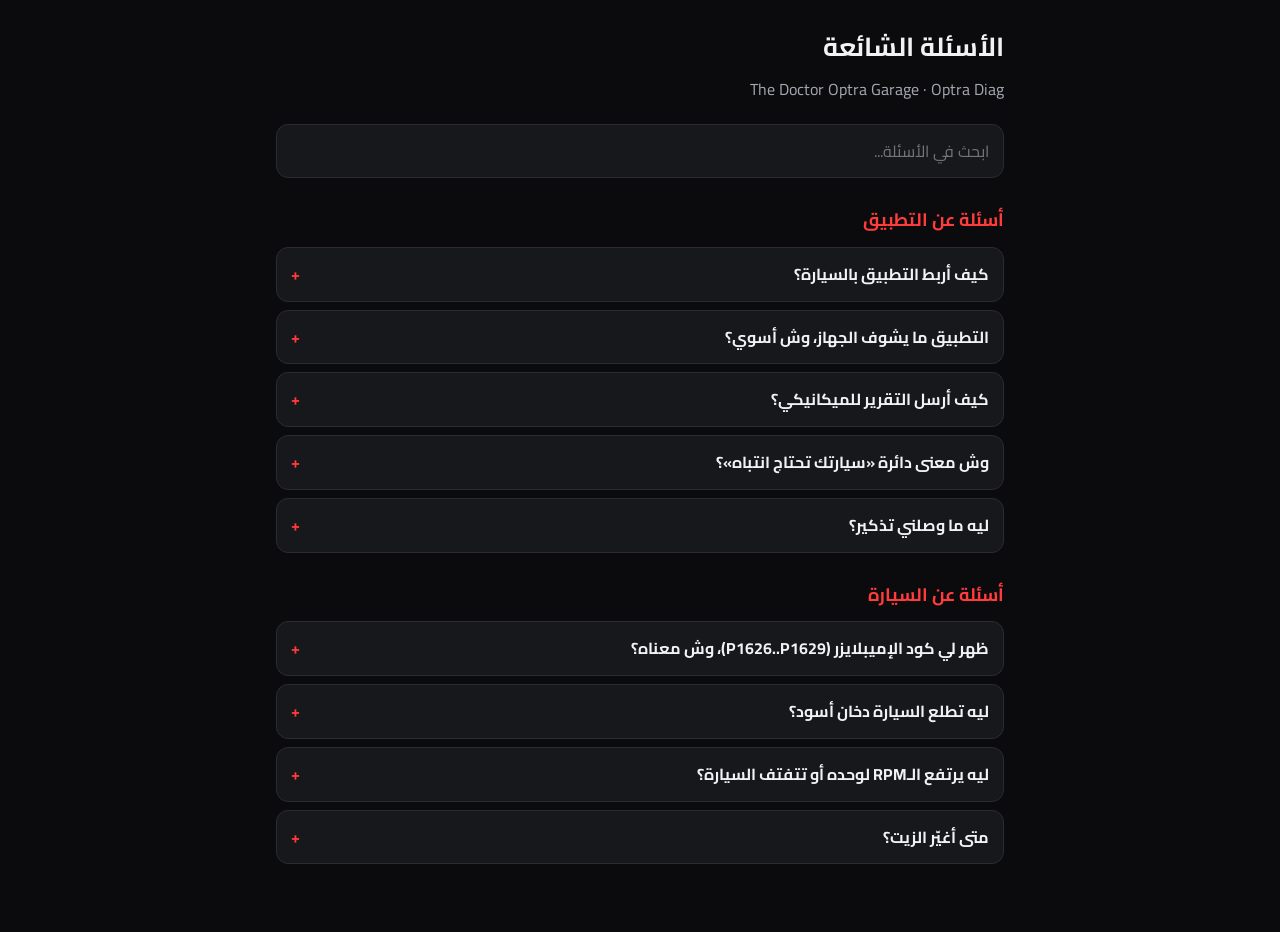
==== faq.html @ 9f7232d1 "Add files via upload" ====
<!doctype html>
<html lang="ar" dir="rtl">
<head>
<meta charset="utf-8">
<meta name="viewport" content="width=device-width, initial-scale=1">
<title>الأسئلة الشائعة - Optra Diag</title>
<link rel="icon" href="img/app_icon.png">
<link href="https://fonts.googleapis.com/css2?family=Cairo:wght@400;700&display=swap" rel="stylesheet">
<style>
:root{--bg:#0b0b0d;--card:#17181c;--line:#2a2c32;--text:#f2f2f4;--mute:#a4a7b0;--red:#ff3b3b}
*{box-sizing:border-box;margin:0}
body{background:var(--bg);color:var(--text);font:16px/1.8 "Cairo",system-ui,Tahoma,Arial,sans-serif}
.wrap{max-width:760px;margin:0 auto;padding:24px 16px 60px}
h1{font-size:26px;margin-bottom:4px}
.sub{color:var(--mute);margin-bottom:20px}
h2{font-size:18px;color:var(--red);margin:26px 0 10px}
#q{width:100%;padding:12px 14px;border-radius:12px;border:1px solid var(--line);background:var(--card);color:var(--text);font:inherit}
details{background:var(--card);border:1px solid var(--line);border-radius:12px;margin-bottom:8px;padding:0 14px}
summary{cursor:pointer;padding:12px 0;font-weight:700;list-style:none}
summary::-webkit-details-marker{display:none}
summary::after{content:"+";float:left;color:var(--red)}
details[open] summary::after{content:"–"}
details p{color:var(--mute);padding:0 0 14px}
.none{color:var(--mute);display:none;margin-top:14px}
a{color:var(--red)}
</style>
</head>
<body>
<div class="wrap">
<h1>الأسئلة الشائعة</h1>
<p class="sub">The Doctor Optra Garage · Optra Diag</p>
<input id="q" type="search" placeholder="ابحث في الأسئلة...">
<div id="list"></div>
<p class="none" id="none">ما لقينا سؤال بهذا الكلام. تواصل معنا واتساب 0578087254</p>
</div>
<script>
fetch('faq.json?'+Date.now()).then(r=>r.json()).then(d=>{
  const list=document.getElementById('list');
  d.sections.forEach(s=>{
    const sec=document.createElement('section');
    const h=document.createElement('h2');h.textContent=s.title;sec.appendChild(h);
    s.items.forEach(i=>{
      const det=document.createElement('details');
      const sm=document.createElement('summary');sm.textContent=i.q;
      const p=document.createElement('p');p.textContent=i.a;
      det.append(sm,p);sec.appendChild(det);
    });
    list.appendChild(sec);
  });
}).catch(()=>{document.getElementById('list').textContent='تعذر تحميل الأسئلة.'});
document.getElementById('q').addEventListener('input',e=>{
  const t=e.target.value.trim().toLowerCase();let any=false;
  document.querySelectorAll('details').forEach(d=>{
    const m=!t||d.textContent.toLowerCase().includes(t);
    d.style.display=m?'':'none';if(m)any=true;
  });
  document.querySelectorAll('section').forEach(s=>{
    s.style.display=[...s.querySelectorAll('details')].some(d=>d.style.display!=='none')?'':'none';
  });
  document.getElementById('none').style.display=any?'none':'block';
});
</script>
</body>
</html>
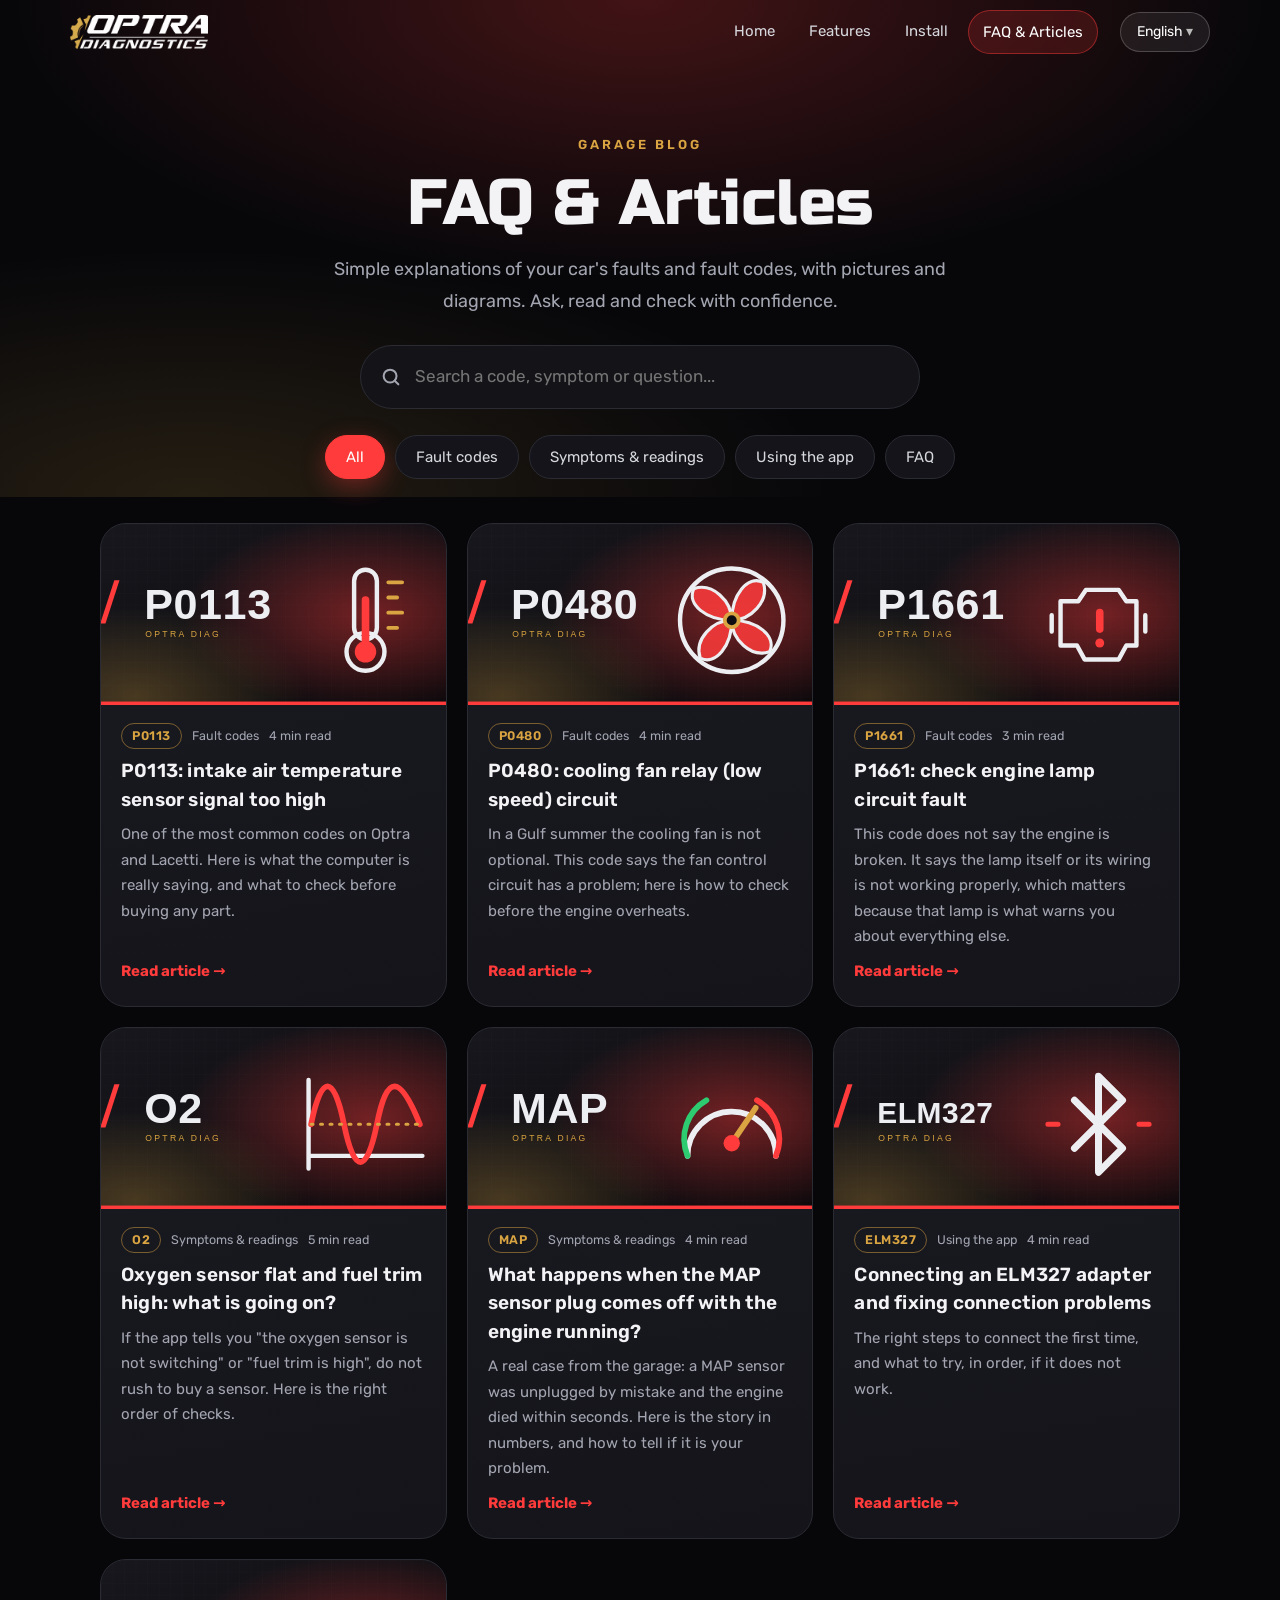
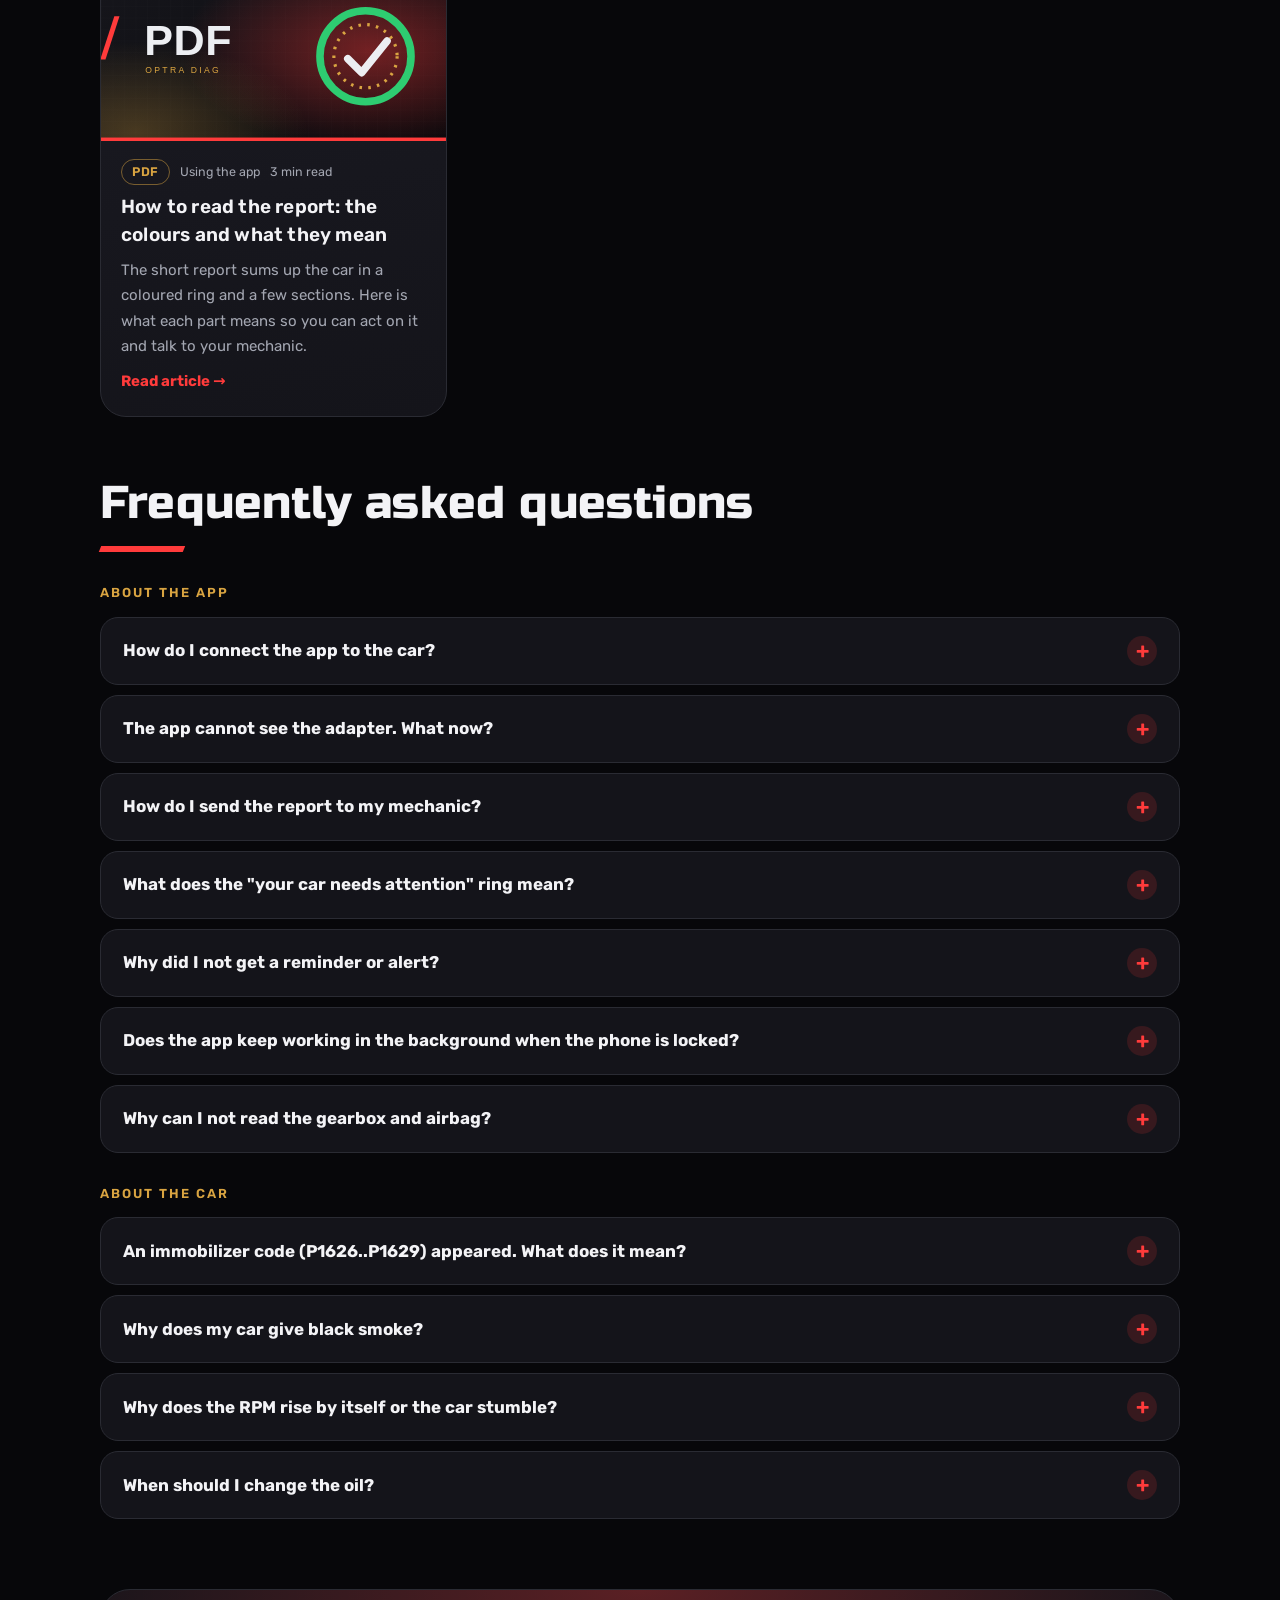
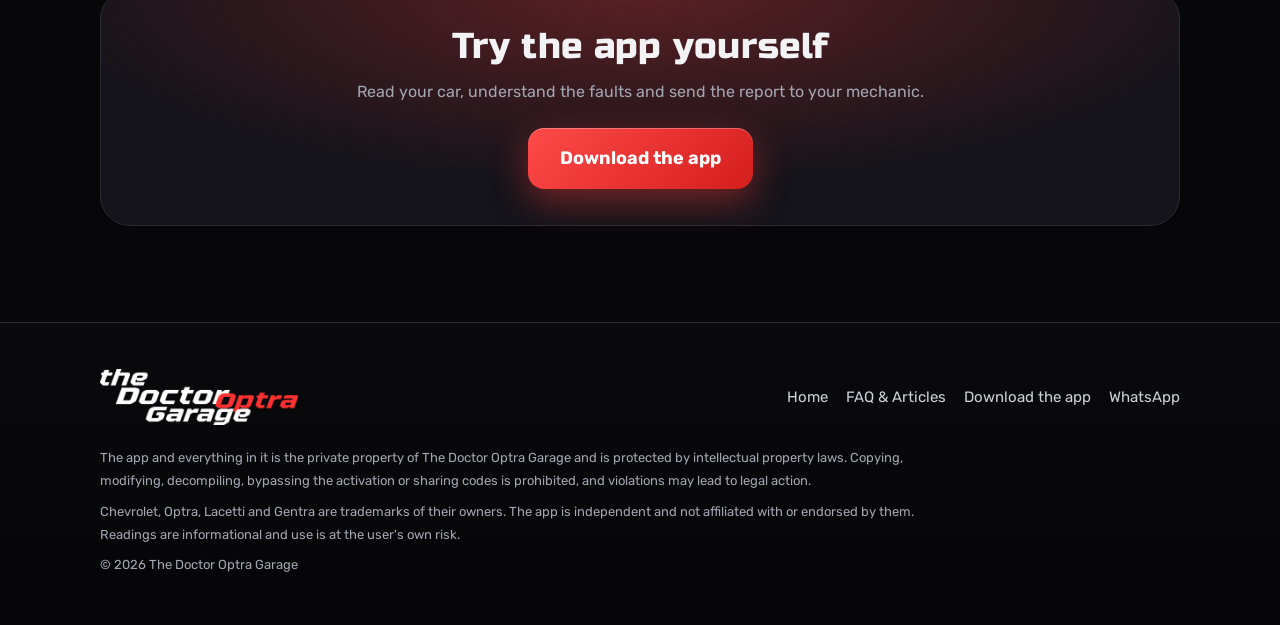
==== commit 2c7b7573: "Add files via upload" ====
--- a/faq.html
+++ b/faq.html
@@ -3,62 +3,64 @@
 <head>
 <meta charset="utf-8">
 <meta name="viewport" content="width=device-width, initial-scale=1">
-<title>الأسئلة الشائعة - Optra Diag</title>
+<title>FAQ - Optra Diag</title>
+<meta name="theme-color" content="#07070a">
 <link rel="icon" href="img/app_icon.png">
-<link href="https://fonts.googleapis.com/css2?family=Cairo:wght@400;700&display=swap" rel="stylesheet">
-<style>
-:root{--bg:#0b0b0d;--card:#17181c;--line:#2a2c32;--text:#f2f2f4;--mute:#a4a7b0;--red:#ff3b3b}
-*{box-sizing:border-box;margin:0}
-body{background:var(--bg);color:var(--text);font:16px/1.8 "Cairo",system-ui,Tahoma,Arial,sans-serif}
-.wrap{max-width:760px;margin:0 auto;padding:24px 16px 60px}
-h1{font-size:26px;margin-bottom:4px}
-.sub{color:var(--mute);margin-bottom:20px}
-h2{font-size:18px;color:var(--red);margin:26px 0 10px}
-#q{width:100%;padding:12px 14px;border-radius:12px;border:1px solid var(--line);background:var(--card);color:var(--text);font:inherit}
-details{background:var(--card);border:1px solid var(--line);border-radius:12px;margin-bottom:8px;padding:0 14px}
-summary{cursor:pointer;padding:12px 0;font-weight:700;list-style:none}
-summary::-webkit-details-marker{display:none}
-summary::after{content:"+";float:left;color:var(--red)}
-details[open] summary::after{content:"–"}
-details p{color:var(--mute);padding:0 0 14px}
-.none{color:var(--mute);display:none;margin-top:14px}
-a{color:var(--red)}
-</style>
+<link rel="stylesheet" href="site.css"><link rel="stylesheet" href="blog.css">
 </head>
 <body>
-<div class="wrap">
-<h1>الأسئلة الشائعة</h1>
-<p class="sub">The Doctor Optra Garage · Optra Diag</p>
-<input id="q" type="search" placeholder="ابحث في الأسئلة...">
-<div id="list"></div>
-<p class="none" id="none">ما لقينا سؤال بهذا الكلام. تواصل معنا واتساب 0578087254</p>
-</div>
+<header class="nav" id="nav"></header>
+<section class="bh"><div class="wrap">
+  <span class="kick" id="kick"></span>
+  <h1 id="ttl"></h1>
+  <p id="sub"></p>
+  <div class="search"><svg viewBox="0 0 24 24"><circle cx="11" cy="11" r="7"/><path d="m20 20-4-4"/></svg><input id="q" type="search" autocomplete="off"></div>
+  <div class="chips" id="chips"></div>
+</div></section>
+<main class="wrap">
+  <div class="ag" id="ag"></div>
+  <div class="faqs" id="faqs"></div>
+  <p class="empty" id="empty"></p>
+  <div class="cta-band rv"><h2 id="cta_h"></h2><p id="cta_p"></p><a class="btn" id="cta_b" href="index.html#install"></a></div>
+</main>
+<footer id="foot"></footer>
+<script src="site.js"></script>
 <script>
-fetch('faq.json?'+Date.now()).then(r=>r.json()).then(d=>{
-  const list=document.getElementById('list');
-  d.sections.forEach(s=>{
-    const sec=document.createElement('section');
-    const h=document.createElement('h2');h.textContent=s.title;sec.appendChild(h);
-    s.items.forEach(i=>{
-      const det=document.createElement('details');
-      const sm=document.createElement('summary');sm.textContent=i.q;
-      const p=document.createElement('p');p.textContent=i.a;
-      det.append(sm,p);sec.appendChild(det);
-    });
-    list.appendChild(sec);
-  });
-}).catch(()=>{document.getElementById('list').textContent='تعذر تحميل الأسئلة.'});
-document.getElementById('q').addEventListener('input',e=>{
-  const t=e.target.value.trim().toLowerCase();let any=false;
-  document.querySelectorAll('details').forEach(d=>{
-    const m=!t||d.textContent.toLowerCase().includes(t);
-    d.style.display=m?'':'none';if(m)any=true;
-  });
-  document.querySelectorAll('section').forEach(s=>{
-    s.style.display=[...s.querySelectorAll('details')].some(d=>d.style.display!=='none')?'':'none';
-  });
-  document.getElementById('none').style.display=any?'none':'block';
-});
+var UI={
+ar:{k:"مدونة الورشة",t:"الأسئلة والمقالات",s:"شرح مبسّط لأعطال سيارتك وأكواد الفحص، مع صور ورسوم. اسأل، اقرأ، وافحص بثقة.",ph:"ابحث عن كود أو عرض أو سؤال...",all:"الكل",faq:"أسئلة شائعة",read:"دقيقة قراءة",more:"اقرأ المقال",none:"ما لقينا نتيجة. تواصل معنا واتساب 0578087254",ch:"جرّب التطبيق بنفسك",cp:"اقرأ سيارتك، افهم الأعطال، وأرسل التقرير لميكانيكيك.",cb:"تحميل التطبيق",faqh:"الأسئلة الشائعة"},
+en:{k:"Garage blog",t:"FAQ & Articles",s:"Simple explanations of your car's faults and fault codes, with pictures and diagrams. Ask, read and check with confidence.",ph:"Search a code, symptom or question...",all:"All",faq:"FAQ",read:"min read",more:"Read article",none:"Nothing found. Contact us on WhatsApp 0578087254",ch:"Try the app yourself",cp:"Read your car, understand the faults and send the report to your mechanic.",cb:"Download the app",faqh:"Frequently asked questions"},
+ru:{k:"Блог мастерской",t:"Вопросы и статьи",s:"Простые объяснения неисправностей и кодов с картинками и схемами. Спрашивайте, читайте и проверяйте с уверенностью.",ph:"Поиск кода, симптома или вопроса...",all:"Все",faq:"Вопросы",read:"мин чтения",more:"Читать статью",none:"Ничего не найдено. Напишите нам в WhatsApp 0578087254",ch:"Попробуйте приложение",cp:"Прочитайте машину, поймите неисправности и отправьте отчёт механику.",cb:"Скачать приложение",faqh:"Частые вопросы"},
+uz:{k:"Ustaxona blogi",t:"Savollar va maqolalar",s:"Mashina nosozliklari va xato kodlarining oddiy tushuntirishi, rasm va chizmalar bilan. Soʻrang, oʻqing va ishonch bilan tekshiring.",ph:"Kod, belgi yoki savol qidiring...",all:"Hammasi",faq:"Savollar",read:"daqiqa oʻqish",more:"Maqolani oʻqish",none:"Hech narsa topilmadi. WhatsApp 0578087254 orqali yozing",ch:"Ilovani oʻzingiz sinab koʻring",cp:"Mashinani oʻqing, nosozliklarni tushuning va hisobotni mexanikka yuboring.",cb:"Ilovani yuklab olish",faqh:"Tez-tez beriladigan savollar"}};
+var D=null, cat="all", term="";
+function esc(s){return String(s).replace(/[&<>"]/g,function(c){return{"&":"&amp;","<":"&lt;",">":"&gt;",'"':"&quot;"}[c]})}
+function norm(s){return String(s).toLowerCase()}
+function draw(){
+  var l=SITE.lang,u=UI[l]; if(!D)return;
+  var a=D.a.articles;
+  document.title=u.t+" - Optra Diag";
+  document.getElementById("kick").textContent=u.k;document.getElementById("ttl").textContent=u.t;document.getElementById("sub").textContent=u.s;
+  document.getElementById("q").placeholder=u.ph;
+  document.getElementById("cta_h").textContent=u.ch;document.getElementById("cta_p").textContent=u.cp;document.getElementById("cta_b").textContent=u.cb;
+  var cats=[["all",u.all]],seen={};
+  a.forEach(function(x){if(!seen[x.cat]){seen[x.cat]=1;cats.push([x.cat,D.a.cats[x.cat][l]])}});
+  cats.push(["faq",u.faq]);
+  document.getElementById("chips").innerHTML=cats.map(function(c){return '<button data-c="'+c[0]+'" class="'+(c[0]===cat?"on":"")+'">'+esc(c[1])+'</button>'}).join("");
+  document.querySelectorAll("#chips button").forEach(function(b){b.onclick=function(){cat=b.getAttribute("data-c");draw()}});
+  var t=norm(term),shown=0;
+  var arts=(cat==="faq")?[]:a.filter(function(x){return(cat==="all"||x.cat===cat)&&(!t||norm(x.t[l]+" "+x.lead[l]+" "+x.code).indexOf(t)>-1)});
+  document.getElementById("ag").innerHTML=arts.map(function(x){return '<a class="ac rv" href="article.html?a='+x.slug+'"><div class="im"><img src="img/a/cover_'+x.cover+'.svg" alt="" loading="lazy"></div><div class="tx"><div class="meta"><span class="pill">'+esc(x.code)+'</span><span>'+D.a.cats[x.cat][l]+'</span><span>'+x.read+' '+u.read+'</span></div><h3>'+esc(x.t[l])+'</h3><p>'+esc(x.lead[l])+'</p><span class="more">'+u.more+' →</span></div></a>'}).join("");
+  shown+=arts.length;
+  var fq=(cat==="all"||cat==="faq")?D.f.items.filter(function(x){return!t||norm(x.q[l]+" "+x.a[l]).indexOf(t)>-1}):[];
+  var h="",last="";
+  fq.forEach(function(x){if(x.cat!==last){last=x.cat;h+='<div class="fcat">'+esc(D.f.cats[x.cat][l])+'</div>'}h+='<details class="fq"><summary>'+esc(x.q[l])+'</summary><div class="a">'+esc(x.a[l])+'</div></details>'});
+  document.getElementById("faqs").innerHTML=fq.length?'<h2 class="sh">'+u.faqh+'</h2>'+h:"";
+  shown+=fq.length;
+  var e=document.getElementById("empty");e.textContent=u.none;e.style.display=shown?"none":"block";
+  SITE.reveal();
+}
+document.getElementById("q").addEventListener("input",function(e){term=e.target.value.trim();draw()});
+SITE.onLang(draw);SITE.start();
+Promise.all([fetch("articles.json").then(function(r){return r.json()}),fetch("faq.json").then(function(r){return r.json()})]).then(function(r){D={a:r[0],f:r[1]};draw()}).catch(function(){document.getElementById("empty").style.display="block"});
 </script>
 </body>
 </html>
--- a/site.css
+++ b/site.css
@@ -0,0 +1,60 @@
+@font-face{font-family:"Cairo";src:url(fonts/cairo.woff) format("woff");font-weight:200 1000;font-display:swap}
+@font-face{font-family:"Rubik";src:url(fonts/rubik.woff) format("woff");font-weight:300 900;font-display:swap}
+@font-face{font-family:"Russo One";src:url(fonts/russo.woff) format("woff");font-weight:400;font-display:swap}
+:root{--bg:#07070a;--bg2:#0d0d12;--card:#14141a;--card2:#1a1a22;--line:#2a2b33;--text:#f3f3f6;--mute:#a3a6b1;--red:#ff3b3b;--red2:#d62222;--gold:#d9a441;--green:#2ecc71;--r:20px}
+*{box-sizing:border-box;margin:0;padding:0}
+html{scroll-behavior:smooth;-webkit-text-size-adjust:100%}
+body{background:var(--bg);color:var(--text);font:400 16px/1.75 "Rubik",system-ui,-apple-system,"Segoe UI",Tahoma,Arial,sans-serif;overflow-x:hidden;min-height:100vh}
+html[lang=ar] body{font-family:"Cairo","Rubik",system-ui,Tahoma,Arial,sans-serif}
+a{color:inherit}
+img{max-width:100%;display:block}
+h1,h2,h3,.disp{font-family:"Russo One","Rubik",Impact,sans-serif;font-weight:400;line-height:1.15;letter-spacing:.2px}
+html[lang=ar] h1,html[lang=ar] h2,html[lang=ar] h3,html[lang=ar] .disp{font-family:"Cairo",sans-serif;font-weight:800;line-height:1.35;letter-spacing:0}
+.wrap{max-width:1120px;margin:0 auto;padding:0 20px}
+::selection{background:var(--red);color:#fff}
+/* nav */
+.nav{position:fixed;inset-inline:0;top:0;z-index:100;transition:background .3s,border-color .3s,backdrop-filter .3s;border-bottom:1px solid transparent}
+.nav.solid{background:rgba(8,8,11,.78);-webkit-backdrop-filter:blur(16px);backdrop-filter:blur(16px);border-color:rgba(255,255,255,.07)}
+.nav .in{max-width:1180px;margin:0 auto;padding:10px 20px;display:flex;align-items:center;gap:22px}
+.brand img{height:34px;width:auto}
+.links{display:flex;gap:6px;margin-inline-start:auto}
+.links a{text-decoration:none;color:#d6d8de;font-size:15px;padding:8px 14px;border-radius:999px;transition:.2s}
+.links a:hover,.links a.on{background:rgba(255,255,255,.08);color:#fff}
+.links a.hot{background:rgba(255,59,59,.16);color:#fff;border:1px solid rgba(255,59,59,.45)}
+.lang{position:relative}
+#langBtn{background:rgba(255,255,255,.07);border:1px solid rgba(255,255,255,.2);color:#fff;border-radius:999px;padding:7px 16px;font:inherit;font-size:14px;cursor:pointer}
+#langBtn::after{content:" \25BE";opacity:.7}
+.menu{position:absolute;inset-inline-end:0;top:calc(100% + 8px);min-width:150px;background:var(--card);border:1px solid var(--line);border-radius:16px;padding:6px;display:none;box-shadow:0 18px 50px rgba(0,0,0,.65)}
+.menu.open{display:block}
+.menu button{display:block;width:100%;text-align:start;background:none;border:0;color:#e4e6ea;font:inherit;font-size:15px;padding:9px 14px;border-radius:11px;cursor:pointer}
+.menu button:hover{background:rgba(255,255,255,.08)}
+.menu button.on{background:rgba(255,59,59,.2);color:#fff}
+.burger{display:none}
+@media(max-width:760px){.links{display:none}.lang{margin-inline-start:auto}.nav .in{gap:12px}.brand img{height:30px}}
+/* buttons */
+.btn{display:inline-flex;align-items:center;justify-content:center;gap:10px;text-decoration:none;font:inherit;font-weight:700;font-size:18px;padding:15px 32px;border-radius:16px;background:linear-gradient(135deg,#ff4a4a,#d41e1e);color:#fff;border:0;cursor:pointer;box-shadow:0 12px 36px rgba(255,59,59,.42),inset 0 1px 0 rgba(255,255,255,.28);transition:transform .2s,box-shadow .2s}
+.btn:hover{transform:translateY(-2px);box-shadow:0 16px 44px rgba(255,59,59,.55),inset 0 1px 0 rgba(255,255,255,.3)}
+.btn.ghost{background:rgba(255,255,255,.07);box-shadow:none;border:1px solid rgba(255,255,255,.26);-webkit-backdrop-filter:blur(8px);backdrop-filter:blur(8px)}
+.btn.ghost:hover{background:rgba(255,255,255,.14)}
+.btn svg{width:22px;height:22px;flex:none}
+/* reveal */
+.rv{opacity:0;transform:translateY(28px);transition:opacity .8s cubic-bezier(.2,.7,.2,1),transform .8s cubic-bezier(.2,.7,.2,1)}
+.rv.in{opacity:1;transform:none}
+.rv.d1{transition-delay:.08s}.rv.d2{transition-delay:.16s}.rv.d3{transition-delay:.24s}
+@media(prefers-reduced-motion:reduce){.rv{opacity:1;transform:none;transition:none}html{scroll-behavior:auto}}
+/* section heads */
+.sec{padding:84px 0 0}
+.kick{display:inline-block;color:var(--gold);font-size:13px;letter-spacing:3px;text-transform:uppercase;margin-bottom:10px;font-weight:600}
+html[lang=ar] .kick{letter-spacing:0;font-size:15px}
+.sh{font-size:clamp(28px,4.6vw,46px);margin-bottom:14px}
+.sh::after{content:"";display:block;width:84px;height:6px;background:var(--red);margin-top:16px;transform:skewX(-22deg)}
+html[dir=rtl] .sh::after{transform:skewX(22deg)}
+.lead{color:var(--mute);max-width:640px;font-size:17px}
+/* footer */
+footer{margin-top:96px;padding:46px 0 40px;border-top:1px solid var(--line);background:linear-gradient(to bottom,#0a0a0d,#050507);color:var(--mute);font-size:13px}
+footer .fl{display:flex;flex-wrap:wrap;gap:18px 28px;align-items:center;justify-content:space-between;margin-bottom:22px}
+footer img{height:56px;width:auto}
+footer .fa{display:flex;gap:18px;flex-wrap:wrap}
+footer .fa a{color:#cfd1d8;text-decoration:none;font-size:15px}
+footer .fa a:hover{color:#fff}
+footer p{margin:8px 0;max-width:820px}
--- a/blog.css
+++ b/blog.css
@@ -0,0 +1,70 @@
+.bh{padding:130px 0 10px;text-align:center;position:relative;isolation:isolate}
+.bh::before{content:"";position:absolute;inset:0;z-index:-1;background:radial-gradient(ellipse 70% 80% at 50% 0,rgba(255,59,59,.24),transparent 70%),radial-gradient(ellipse 50% 50% at 15% 100%,rgba(217,164,65,.14),transparent)}
+.bh h1{font-size:clamp(34px,7vw,64px)}
+.bh h1 em{font-style:inherit;color:var(--red)}
+.bh p{color:var(--mute);max-width:620px;margin:14px auto 0;font-size:18px}
+.search{position:relative;max-width:560px;margin:28px auto 0}
+.search input{width:100%;padding:16px 22px;padding-inline-start:54px;border-radius:999px;border:1px solid var(--line);background:rgba(20,20,26,.9);color:var(--text);font:inherit;font-size:17px;outline:0;transition:.2s}
+.search input:focus{border-color:var(--red);box-shadow:0 0 0 4px rgba(255,59,59,.18)}
+.search svg{position:absolute;inset-inline-start:20px;top:50%;margin-top:-11px;width:22px;height:22px;stroke:var(--mute);fill:none;stroke-width:2.2;stroke-linecap:round}
+.chips{display:flex;flex-wrap:wrap;gap:10px;justify-content:center;margin:26px 0 8px}
+.chips button{font:inherit;font-size:15px;color:#d6d8de;background:var(--card);border:1px solid var(--line);border-radius:999px;padding:8px 20px;cursor:pointer;transition:.2s}
+.chips button:hover{border-color:#555}
+.chips button.on{background:var(--red);border-color:var(--red);color:#fff;box-shadow:0 8px 24px rgba(255,59,59,.35)}
+.ag{display:grid;grid-template-columns:repeat(auto-fill,minmax(300px,1fr));gap:20px;margin-top:26px}
+.ac{display:flex;flex-direction:column;text-decoration:none;background:linear-gradient(170deg,var(--card2),var(--card));border:1px solid var(--line);border-radius:26px;overflow:hidden;transition:transform .25s,border-color .25s,box-shadow .25s}
+.ac:hover{transform:translateY(-7px);border-color:rgba(255,59,59,.6);box-shadow:0 24px 60px rgba(0,0,0,.5)}
+.ac img{width:100%;aspect-ratio:1200/630;object-fit:cover;transition:transform .5s}
+.ac:hover img{transform:scale(1.05)}
+.ac .im{overflow:hidden}
+.ac .tx{padding:18px 20px 22px;display:flex;flex-direction:column;gap:8px;flex:1}
+.meta{display:flex;gap:10px;align-items:center;font-size:12.5px;color:var(--mute);flex-wrap:wrap}
+.pill{color:var(--gold);border:1px solid rgba(217,164,65,.5);border-radius:999px;padding:1px 10px;font-weight:600;letter-spacing:.5px}
+.ac h3{font-size:19px;line-height:1.5;font-family:inherit;font-weight:700}
+html:not([lang=ar]) .ac h3{font-family:"Rubik",sans-serif;font-weight:600}
+.ac p{color:var(--mute);font-size:15px;line-height:1.7}
+.more{margin-top:auto;color:var(--red);font-weight:700;font-size:15px}
+.faqs{margin-top:60px}
+.fq{background:var(--card);border:1px solid var(--line);border-radius:18px;margin-bottom:10px;overflow:hidden;transition:border-color .2s}
+.fq[open]{border-color:rgba(255,59,59,.5);background:linear-gradient(160deg,#1c1c24,var(--card))}
+.fq summary{cursor:pointer;list-style:none;padding:18px 22px;font-weight:700;display:flex;gap:14px;align-items:center;font-size:17px}
+.fq summary::-webkit-details-marker{display:none}
+.fq summary::after{content:"+";margin-inline-start:auto;flex:none;width:30px;height:30px;border-radius:50%;display:grid;place-items:center;background:rgba(255,59,59,.15);color:var(--red);font-size:22px;line-height:1;transition:.25s}
+.fq[open] summary::after{content:"–";background:var(--red);color:#fff}
+.fq .a{padding:0 22px 20px;color:#c8cad2;font-size:16px}
+.fcat{color:var(--gold);font-size:13px;letter-spacing:2px;text-transform:uppercase;margin:30px 0 12px;font-weight:600}
+html[lang=ar] .fcat{letter-spacing:0;font-size:15px}
+.empty{text-align:center;color:var(--mute);padding:40px 0;display:none}
+.cta-band{margin-top:70px;border-radius:30px;padding:36px 28px;text-align:center;background:radial-gradient(ellipse 80% 120% at 50% 0,rgba(255,59,59,.3),transparent 70%),var(--card);border:1px solid var(--line)}
+.cta-band h2{font-size:clamp(24px,4vw,36px);margin-bottom:10px}
+.cta-band p{color:var(--mute);margin-bottom:22px}
+/* article */
+.ah{position:relative;padding:112px 0 0;isolation:isolate}
+.ah::before{content:"";position:absolute;inset:0;z-index:-1;background:radial-gradient(ellipse 70% 70% at 50% 0,rgba(255,59,59,.2),transparent 70%)}
+.crumb{display:flex;gap:10px;align-items:center;font-size:14px;color:var(--mute);margin-bottom:18px}
+.crumb a{text-decoration:none}.crumb a:hover{color:#fff}
+.art{max-width:800px;margin:0 auto}
+.art h1{font-size:clamp(28px,5.4vw,48px);margin:12px 0 16px}
+.art .lead{font-size:19px;max-width:none;color:#cfd1d8}
+.cover{margin:30px 0 8px;border-radius:28px;overflow:hidden;border:1px solid var(--line);box-shadow:0 30px 80px rgba(0,0,0,.55)}
+.cover img{width:100%;aspect-ratio:1200/630;object-fit:cover}
+.body h2{font-size:clamp(22px,3.6vw,30px);margin:46px 0 14px}
+.body h2::before{content:"";display:inline-block;width:7px;height:.9em;background:var(--red);transform:skewX(-18deg);margin-inline-end:12px;vertical-align:-2px}
+html[dir=rtl] .body h2::before{transform:skewX(18deg)}
+.body p{color:#d3d5dc;font-size:18px;margin:12px 0}
+html[lang=ar] .body p,html[lang=ar] .body li{font-size:19px}
+.body ul{list-style:none;margin:14px 0;display:grid;gap:10px}
+.body li{position:relative;padding:14px 18px;padding-inline-start:46px;background:var(--card);border:1px solid var(--line);border-radius:16px;color:#d3d5dc;font-size:17.5px}
+.body li::before{content:"";position:absolute;inset-inline-start:18px;top:23px;width:12px;height:12px;border-radius:3px;background:var(--red);transform:rotate(45deg)}
+figure{margin:28px 0;background:#0e0e12;border:1px solid var(--line);border-radius:24px;padding:14px 14px 18px}
+figure img{width:100%;border-radius:14px;height:auto}
+figcaption{color:var(--mute);font-size:15.5px;margin-top:12px;padding:0 6px}
+.callout{display:flex;gap:16px;border-radius:22px;padding:20px 22px;margin:26px 0;font-size:17.5px;line-height:1.75}
+.callout .ci{flex:none;width:40px;height:40px;border-radius:12px;display:grid;place-items:center;font-weight:800;font-size:22px}
+.callout.tip{background:rgba(217,164,65,.09);border:1px solid rgba(217,164,65,.45);color:#f1e2bf}
+.callout.tip .ci{background:rgba(217,164,65,.22);color:var(--gold)}
+.callout.warn{background:rgba(255,59,59,.09);border:1px solid rgba(255,59,59,.5);color:#ffd5d5}
+.callout.warn .ci{background:rgba(255,59,59,.25);color:var(--red)}
+.rel h2{margin:70px 0 0;font-size:clamp(24px,4vw,34px)}
+.navart{display:flex;justify-content:space-between;gap:12px;margin-top:40px;flex-wrap:wrap}
+@media(max-width:560px){.ah{padding-top:96px}.callout{padding:16px}}
